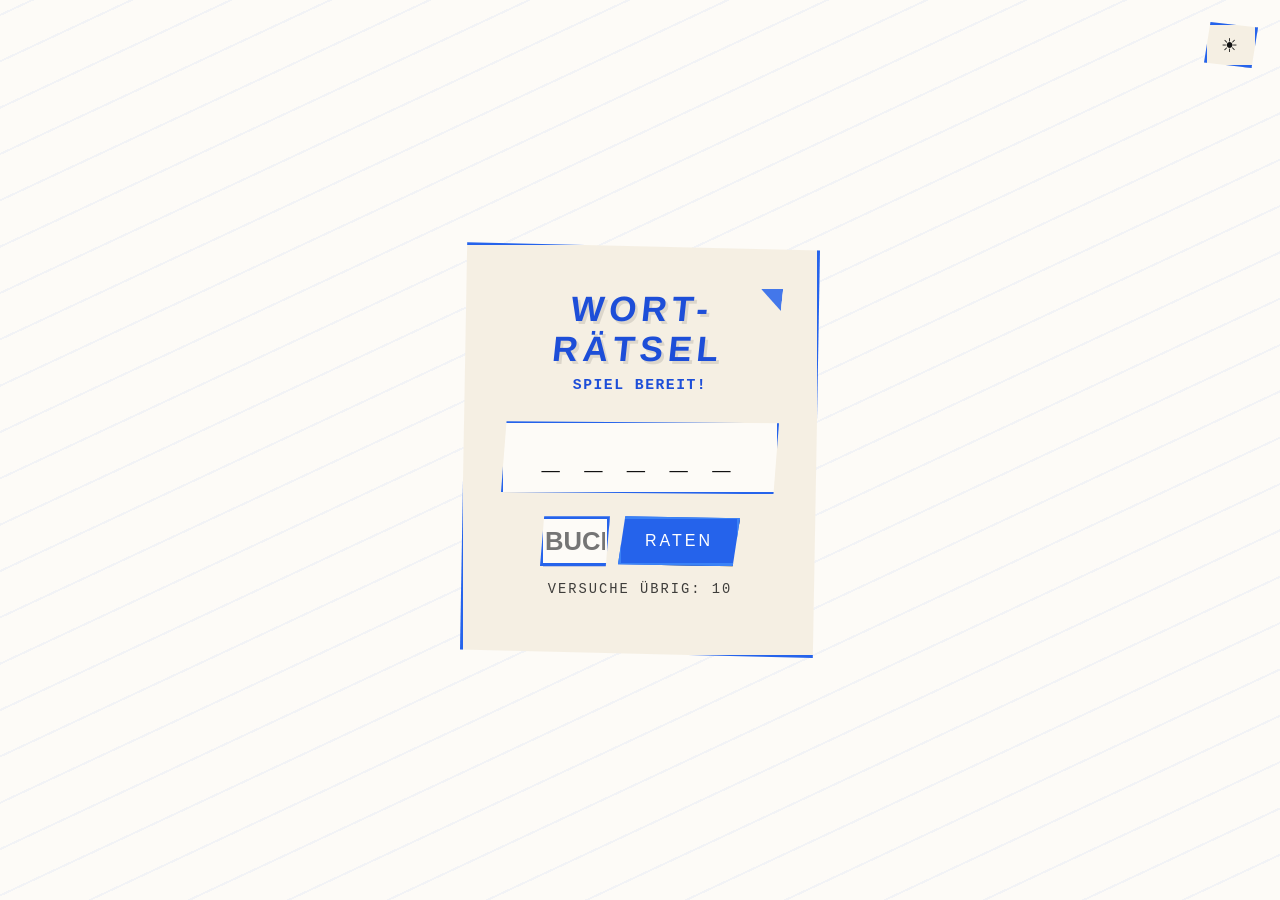
==== wordle/wordle.html @ 1b04c9df "Update Website mit neuem Design" ====
<!DOCTYPE html>
<html lang="de">
<head>
    <meta charset="UTF-8">
    <meta name="viewport" content="width=device-width, initial-scale=1.0">
    <title>Wort-Rätsel</title>
    <link rel="stylesheet" href="style.css">
</head>
<body>
    <button class="theme-toggle" id="themeToggle" aria-label="Toggle theme">
      <span class="theme-icon">&#9790;</span>
    </button>
    <div class="game-container">
        <h1>Wort-Rätsel</h1>
        <p id="message">Lade Wörter...</p>

        <div id="word-display">_ _ _ _ _</div>

        <div class="input-section">
            <input type="text" id="guess-input" maxlength="1" placeholder="Buchstabe">
            <button onclick="makeGuess()">Raten</button>
        </div>

        <p id="attempts-display">Versuche übrig: 10</p>
    </div>

    <script src="script.js"></script>
    <script>
      (function () {
        const saved = localStorage.getItem('theme');
        const prefersDark = window.matchMedia('(prefers-color-scheme: dark)').matches;
        const initial = saved || (prefersDark ? 'dark' : 'light');
        document.body.setAttribute('data-theme', initial);
        const icon = document.querySelector('.theme-icon');
        if (icon) icon.textContent = initial === 'light' ? '\u2600' : '\u263E';
        const btn = document.getElementById('themeToggle');
        if (btn) {
          btn.addEventListener('click', function () {
            const cur = document.body.getAttribute('data-theme') || 'dark';
            const next = cur === 'dark' ? 'light' : 'dark';
            document.body.setAttribute('data-theme', next);
            localStorage.setItem('theme', next);
            if (icon) icon.textContent = next === 'light' ? '\u2600' : '\u263E';
          });
        }
      })();
    </script>
</body>
</html>
---- wordle/style.css ----
:root {
  --p5-blue: #2563eb;
  --p5-blue-bright: #3b82f6;
  --p5-blue-dark: #1d4ed8;
  --p5-blue-glow: rgba(37, 99, 235, 0.45);
  --p5-cream: #fdfbf7;
  --p5-cream-soft: #f5efe3;
  --p5-anthracite: #1c1c22;
  --p5-anthracite-soft: #27272f;
  --p5-anthracite-light: #34343d;
  --p5-black: #000000;
  --p5-white: #ffffff;
}

* {
  box-sizing: border-box;
}

body {
  font-family: -apple-system, BlinkMacSystemFont, "Segoe UI", Roboto, sans-serif;
  background-color: var(--p5-anthracite);
  color: var(--p5-cream);
  display: flex;
  justify-content: center;
  align-items: center;
  min-height: 100vh;
  margin: 0;
  padding: 24px;
  letter-spacing: 0.2px;
  position: relative;
  overflow-x: hidden;
}

body::before {
  content: "";
  position: fixed;
  inset: 0;
  background: repeating-linear-gradient(
    -25deg,
    transparent,
    transparent 40px,
    rgba(37, 99, 235, 0.06) 40px,
    rgba(37, 99, 235, 0.06) 42px
  );
  z-index: 0;
  pointer-events: none;
}

.game-container {
  background-color: var(--p5-anthracite-soft);
  padding: 44px 38px;
  text-align: center;
  width: min(360px, 92vw);
  border: 3px solid var(--p5-blue);
  box-shadow: 8px 8px 0px var(--p5-blue-dark), 0 0 30px var(--p5-blue-glow);
  clip-path: polygon(2% 0%, 100% 2%, 98% 100%, 0% 98%);
  position: relative;
  z-index: 1;
}

.game-container h1 {
  font-family: "Impact", "Arial Black", sans-serif;
  text-transform: uppercase;
  letter-spacing: 5px;
  font-size: 2.2rem;
  color: var(--p5-blue-bright);
  margin: 0 0 6px 0;
  transform: skewX(-6deg);
  text-shadow: 3px 3px 0px var(--p5-black);
}

.game-container h1::after {
  content: "";
  position: absolute;
  top: 0;
  right: 0;
  width: 22px;
  height: 22px;
  background: var(--p5-blue);
  clip-path: polygon(0 0, 100% 0, 100% 100%);
  opacity: 0.85;
}

#word-display {
  font-size: 2rem;
  letter-spacing: 8px;
  margin: 22px 0;
  font-weight: 800;
  color: var(--p5-cream);
  font-family: "Impact", "Arial Black", sans-serif;
  background: var(--p5-anthracite-light);
  padding: 16px 8px;
  border: 2px solid var(--p5-blue);
  clip-path: polygon(2% 0%, 100% 3%, 98% 100%, 0% 97%);
}

#message {
  color: var(--p5-blue-bright);
  font-family: "Courier New", monospace;
  font-size: 0.92rem;
  text-transform: uppercase;
  letter-spacing: 1.5px;
  min-height: 22px;
  margin: 8px 0 4px 0;
  font-weight: 700;
}

.input-section {
  display: flex;
  gap: 8px;
  justify-content: center;
  margin-top: 14px;
}

input {
  width: 70px;
  height: 50px;
  font-size: 1.6rem;
  text-align: center;
  border: 3px solid var(--p5-blue);
  background: var(--p5-anthracite-light);
  color: var(--p5-cream);
  text-transform: uppercase;
  font-weight: 800;
  outline: none;
  transition: all 0.15s ease-out;
  clip-path: polygon(6% 0%, 100% 0%, 94% 100%, 0% 100%);
  box-shadow: 3px 3px 0px var(--p5-blue-dark);
}

input:focus {
  border-color: var(--p5-blue-bright);
  box-shadow: 4px 4px 0px var(--p5-blue);
  transform: scale(1.03);
}

button {
  height: 50px;
  padding: 0 24px;
  font-size: 1rem;
  font-family: "Impact", "Arial Black", sans-serif;
  letter-spacing: 3px;
  text-transform: uppercase;
  background-color: var(--p5-blue);
  color: var(--p5-white);
  border: 3px solid var(--p5-blue-bright);
  cursor: pointer;
  transition: all 0.15s cubic-bezier(0.1, 0.9, 0.2, 1);
  clip-path: polygon(6% 0%, 100% 4%, 94% 100%, 0% 96%);
  box-shadow: 4px 4px 0px var(--p5-black);
}

button:hover {
  background-color: var(--p5-blue-bright);
  border-color: var(--p5-cream);
  transform: scale(1.05) skewX(-4deg);
  letter-spacing: 4px;
  box-shadow: 5px 5px 0px var(--p5-black);
}

button:active {
  transform: scale(0.95);
}

#attempts-display {
  margin-top: 16px;
  font-family: "Courier New", monospace;
  font-size: 0.86rem;
  letter-spacing: 2px;
  text-transform: uppercase;
  color: var(--p5-cream);
  opacity: 0.8;
}

.theme-toggle {
  position: fixed;
  top: 22px;
  right: 22px;
  z-index: 1000;
  width: 46px;
  height: 46px;
  background: var(--p5-anthracite-soft);
  border: 3px solid var(--p5-blue);
  color: var(--p5-cream);
  cursor: pointer;
  display: flex;
  align-items: center;
  justify-content: center;
  font-size: 1.2rem;
  transition: all 0.15s cubic-bezier(0.1, 0.9, 0.2, 1);
  clip-path: polygon(12% 0%, 100% 12%, 88% 100%, 0% 88%);
  box-shadow: 4px 4px 0px var(--p5-blue-dark);
}

.theme-toggle:hover {
  background: var(--p5-blue);
  border-color: var(--p5-blue-bright);
  color: var(--p5-white);
  transform: scale(1.1) rotate(-6deg);
  box-shadow: 6px 6px 0px var(--p5-black);
}

.theme-icon {
  display: inline-block;
  transition: transform 0.3s ease-out;
}

.theme-toggle:hover .theme-icon {
  transform: rotate(35deg) scale(1.2);
}

body[data-theme="light"] {
  background-color: var(--p5-cream);
  color: #111;
}

body[data-theme="light"]::before {
  background: repeating-linear-gradient(
    -25deg,
    transparent,
    transparent 40px,
    rgba(37, 99, 235, 0.05) 40px,
    rgba(37, 99, 235, 0.05) 42px
  );
}

body[data-theme="light"] .game-container {
  background-color: var(--p5-cream-soft);
  border-color: var(--p5-blue);
  box-shadow: 8px 8px 0px var(--p5-blue-dark);
  color: #111;
}

body[data-theme="light"] .game-container h1 {
  color: var(--p5-blue-dark);
  text-shadow: 3px 3px 0px rgba(0, 0, 0, 0.1);
}

body[data-theme="light"] #word-display {
  background: var(--p5-cream);
  color: #111;
  border-color: var(--p5-blue);
}

body[data-theme="light"] input {
  background: var(--p5-cream);
  border-color: var(--p5-blue);
  color: #111;
}

body[data-theme="light"] input:focus {
  border-color: var(--p5-blue-dark);
}

body[data-theme="light"] button {
  background-color: var(--p5-blue);
  color: var(--p5-white);
}

body[data-theme="light"] #message {
  color: var(--p5-blue-dark);
}

body[data-theme="light"] #attempts-display {
  color: #111;
}

body[data-theme="light"] .theme-toggle {
  background: var(--p5-cream-soft);
  border-color: var(--p5-blue);
  color: #111;
}

body[data-theme="light"] .theme-toggle:hover {
  background: var(--p5-blue);
  color: var(--p5-white);
  border-color: var(--p5-blue-bright);
}

@media (max-width: 600px) {
  .theme-toggle {
    top: 14px;
    right: 14px;
    width: 38px;
    height: 38px;
    font-size: 1rem;
  }
}
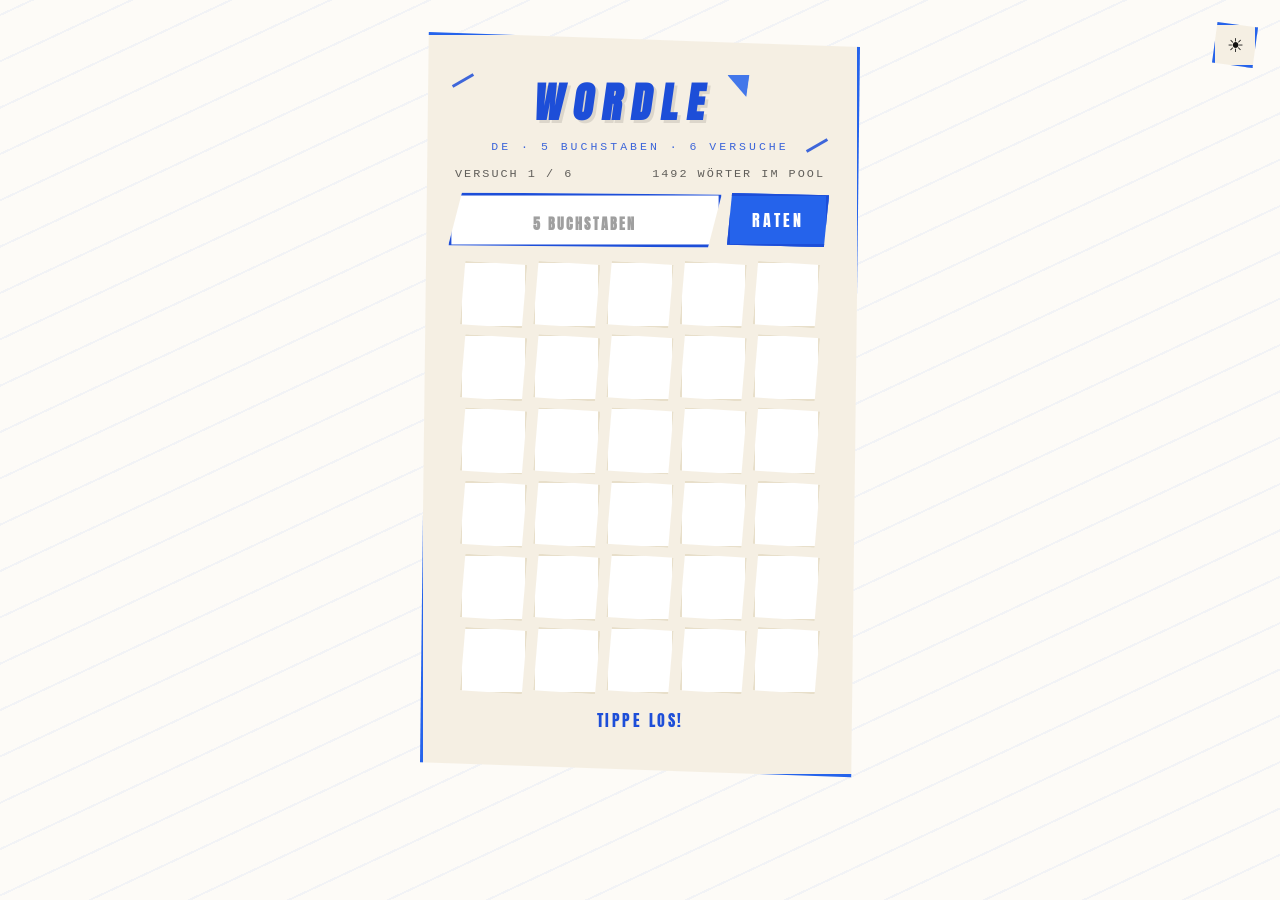
==== commit e173bdc5: "wordle update" ====
--- a/wordle/wordle.html
+++ b/wordle/wordle.html
@@ -3,25 +3,50 @@
 <head>
     <meta charset="UTF-8">
     <meta name="viewport" content="width=device-width, initial-scale=1.0">
-    <title>Wort-Rätsel</title>
+    <title>WORDLE (DE)</title>
+    <link rel="preconnect" href="https://fonts.googleapis.com">
+    <link rel="preconnect" href="https://fonts.gstatic.com" crossorigin>
+    <link href="https://fonts.googleapis.com/css2?family=Anton&family=Inter:wght@400;500;600&display=swap" rel="stylesheet">
     <link rel="stylesheet" href="style.css">
 </head>
 <body>
     <button class="theme-toggle" id="themeToggle" aria-label="Toggle theme">
       <span class="theme-icon">&#9790;</span>
     </button>
+
     <div class="game-container">
-        <h1>Wort-Rätsel</h1>
-        <p id="message">Lade Wörter...</p>
+      <header class="game-header">
+        <span class="slash slash-tl"></span>
+        <h1>WORDLE</h1>
+        <p class="subtitle">DE &middot; 5 BUCHSTABEN &middot; 6 VERSUCHE</p>
+        <span class="slash slash-br"></span>
+      </header>
 
-        <div id="word-display">_ _ _ _ _</div>
+      <div class="meta-bar">
+        <span id="attempt-counter">Versuch 1 / 6</span>
+        <span id="word-counter">Wörter geladen…</span>
+      </div>
 
-        <div class="input-section">
-            <input type="text" id="guess-input" maxlength="1" placeholder="Buchstabe">
-            <button onclick="makeGuess()">Raten</button>
-        </div>
+      <div class="input-row" id="inputRow">
+        <input
+          type="text"
+          id="guessInput"
+          maxlength="5"
+          autocomplete="off"
+          autocapitalize="none"
+          autocorrect="off"
+          spellcheck="false"
+          placeholder="5 BUCHSTABEN"
+          aria-label="Wort-Eingabe"
+        >
+        <button id="submitBtn" type="button">RATEN</button>
+      </div>
 
-        <p id="attempts-display">Versuche übrig: 10</p>
+      <div class="grid" id="grid" aria-label="Wordle Grid"></div>
+
+      <div class="status" id="status" role="status" aria-live="polite">Lade Wörter…</div>
+
+      <button class="new-game-btn" id="newGameBtn" type="button" hidden>NEUES SPIEL</button>
     </div>
 
     <script src="script.js"></script>
--- a/wordle/style.css
+++ b/wordle/style.css
@@ -5,15 +5,28 @@
   --p5-blue-glow: rgba(37, 99, 235, 0.45);
   --p5-cream: #fdfbf7;
   --p5-cream-soft: #f5efe3;
+  --p5-cream-edge: #e8dfca;
   --p5-anthracite: #1c1c22;
   --p5-anthracite-soft: #27272f;
   --p5-anthracite-light: #34343d;
+  --p5-cell-empty: #1f1f27;
+  --p5-cell-active: #2b2b36;
   --p5-black: #000000;
   --p5-white: #ffffff;
+  --feedback-green: #10b981;
+  --feedback-green-dark: #059669;
+  --feedback-yellow: #f59e0b;
+  --feedback-yellow-dark: #d97706;
+  --feedback-wrong: #b91c1c;
+  --feedback-wrong-dark: #7f1d1d;
 }
 
 * {
   box-sizing: border-box;
+}
+
+html, body {
+  height: 100%;
 }
 
 body {
@@ -22,10 +35,10 @@
   color: var(--p5-cream);
   display: flex;
   justify-content: center;
-  align-items: center;
+  align-items: flex-start;
   min-height: 100vh;
   margin: 0;
-  padding: 24px;
+  padding: 32px 16px 40px 16px;
   letter-spacing: 0.2px;
   position: relative;
   overflow-x: hidden;
@@ -46,132 +59,6 @@
   pointer-events: none;
 }
 
-.game-container {
-  background-color: var(--p5-anthracite-soft);
-  padding: 44px 38px;
-  text-align: center;
-  width: min(360px, 92vw);
-  border: 3px solid var(--p5-blue);
-  box-shadow: 8px 8px 0px var(--p5-blue-dark), 0 0 30px var(--p5-blue-glow);
-  clip-path: polygon(2% 0%, 100% 2%, 98% 100%, 0% 98%);
-  position: relative;
-  z-index: 1;
-}
-
-.game-container h1 {
-  font-family: "Impact", "Arial Black", sans-serif;
-  text-transform: uppercase;
-  letter-spacing: 5px;
-  font-size: 2.2rem;
-  color: var(--p5-blue-bright);
-  margin: 0 0 6px 0;
-  transform: skewX(-6deg);
-  text-shadow: 3px 3px 0px var(--p5-black);
-}
-
-.game-container h1::after {
-  content: "";
-  position: absolute;
-  top: 0;
-  right: 0;
-  width: 22px;
-  height: 22px;
-  background: var(--p5-blue);
-  clip-path: polygon(0 0, 100% 0, 100% 100%);
-  opacity: 0.85;
-}
-
-#word-display {
-  font-size: 2rem;
-  letter-spacing: 8px;
-  margin: 22px 0;
-  font-weight: 800;
-  color: var(--p5-cream);
-  font-family: "Impact", "Arial Black", sans-serif;
-  background: var(--p5-anthracite-light);
-  padding: 16px 8px;
-  border: 2px solid var(--p5-blue);
-  clip-path: polygon(2% 0%, 100% 3%, 98% 100%, 0% 97%);
-}
-
-#message {
-  color: var(--p5-blue-bright);
-  font-family: "Courier New", monospace;
-  font-size: 0.92rem;
-  text-transform: uppercase;
-  letter-spacing: 1.5px;
-  min-height: 22px;
-  margin: 8px 0 4px 0;
-  font-weight: 700;
-}
-
-.input-section {
-  display: flex;
-  gap: 8px;
-  justify-content: center;
-  margin-top: 14px;
-}
-
-input {
-  width: 70px;
-  height: 50px;
-  font-size: 1.6rem;
-  text-align: center;
-  border: 3px solid var(--p5-blue);
-  background: var(--p5-anthracite-light);
-  color: var(--p5-cream);
-  text-transform: uppercase;
-  font-weight: 800;
-  outline: none;
-  transition: all 0.15s ease-out;
-  clip-path: polygon(6% 0%, 100% 0%, 94% 100%, 0% 100%);
-  box-shadow: 3px 3px 0px var(--p5-blue-dark);
-}
-
-input:focus {
-  border-color: var(--p5-blue-bright);
-  box-shadow: 4px 4px 0px var(--p5-blue);
-  transform: scale(1.03);
-}
-
-button {
-  height: 50px;
-  padding: 0 24px;
-  font-size: 1rem;
-  font-family: "Impact", "Arial Black", sans-serif;
-  letter-spacing: 3px;
-  text-transform: uppercase;
-  background-color: var(--p5-blue);
-  color: var(--p5-white);
-  border: 3px solid var(--p5-blue-bright);
-  cursor: pointer;
-  transition: all 0.15s cubic-bezier(0.1, 0.9, 0.2, 1);
-  clip-path: polygon(6% 0%, 100% 4%, 94% 100%, 0% 96%);
-  box-shadow: 4px 4px 0px var(--p5-black);
-}
-
-button:hover {
-  background-color: var(--p5-blue-bright);
-  border-color: var(--p5-cream);
-  transform: scale(1.05) skewX(-4deg);
-  letter-spacing: 4px;
-  box-shadow: 5px 5px 0px var(--p5-black);
-}
-
-button:active {
-  transform: scale(0.95);
-}
-
-#attempts-display {
-  margin-top: 16px;
-  font-family: "Courier New", monospace;
-  font-size: 0.86rem;
-  letter-spacing: 2px;
-  text-transform: uppercase;
-  color: var(--p5-cream);
-  opacity: 0.8;
-}
-
 .theme-toggle {
   position: fixed;
   top: 22px;
@@ -191,7 +78,6 @@
   clip-path: polygon(12% 0%, 100% 12%, 88% 100%, 0% 88%);
   box-shadow: 4px 4px 0px var(--p5-blue-dark);
 }
-
 .theme-toggle:hover {
   background: var(--p5-blue);
   border-color: var(--p5-blue-bright);
@@ -199,21 +85,304 @@
   transform: scale(1.1) rotate(-6deg);
   box-shadow: 6px 6px 0px var(--p5-black);
 }
-
 .theme-icon {
   display: inline-block;
   transition: transform 0.3s ease-out;
 }
-
-.theme-toggle:hover .theme-icon {
-  transform: rotate(35deg) scale(1.2);
+.theme-toggle:hover .theme-icon { transform: rotate(35deg) scale(1.2); }
+
+.game-container {
+  background-color: var(--p5-anthracite-soft);
+  padding: 30px 28px 26px 28px;
+  text-align: center;
+  width: min(440px, 100%);
+  border: 3px solid var(--p5-blue);
+  box-shadow: 8px 8px 0px var(--p5-blue-dark), 0 0 30px var(--p5-blue-glow);
+  clip-path: polygon(2% 0%, 100% 2%, 98% 100%, 0% 98%);
+  position: relative;
+  z-index: 1;
+}
+
+.game-header {
+  position: relative;
+  margin: 6px 0 14px 0;
+}
+.game-header h1 {
+  font-family: "Anton", "Impact", "Arial Black", sans-serif;
+  text-transform: uppercase;
+  letter-spacing: 9px;
+  font-size: 2.6rem;
+  color: var(--p5-blue-bright);
+  margin: 0;
+  transform: skewX(-8deg);
+  text-shadow: 3px 3px 0px var(--p5-black);
+}
+.game-header h1::after {
+  content: "";
+  display: inline-block;
+  width: 22px;
+  height: 22px;
+  background: var(--p5-blue);
+  margin-left: 10px;
+  vertical-align: top;
+  clip-path: polygon(0 0, 100% 0, 100% 100%);
+  opacity: 0.85;
+  transform: translateY(4px);
+}
+.subtitle {
+  font-family: "Courier New", monospace;
+  font-size: 0.72rem;
+  text-transform: uppercase;
+  letter-spacing: 3px;
+  color: var(--p5-blue);
+  opacity: 0.85;
+  margin: 6px 0 0 0;
+}
+.slash {
+  position: absolute;
+  width: 24px;
+  height: 3px;
+  background: var(--p5-blue);
+  opacity: 0.85;
+}
+.slash-tl { top: 8px; left: 0; transform: rotate(-30deg); }
+.slash-br { bottom: 6px; right: 0; transform: rotate(-30deg); }
+
+.meta-bar {
+  display: flex;
+  justify-content: space-between;
+  font-family: "Courier New", monospace;
+  font-size: 0.74rem;
+  text-transform: uppercase;
+  letter-spacing: 2px;
+  color: var(--p5-cream);
+  opacity: 0.7;
+  margin: 6px 4px 12px 4px;
+}
+
+.input-row {
+  display: flex;
+  gap: 8px;
+  justify-content: center;
+  margin: 6px 0 14px 0;
+  width: 100%;
+}
+
+#guessInput {
+  flex: 1;
+  min-width: 0;
+  height: 54px;
+  font-family: "Anton", "Impact", "Arial Black", sans-serif;
+  font-size: 1.5rem;
+  font-weight: 900;
+  letter-spacing: 6px;
+  text-align: center;
+  text-transform: uppercase;
+  color: var(--p5-cream);
+  background: var(--p5-cell-empty);
+  border: 3px solid var(--p5-blue);
+  clip-path: polygon(5% 0%, 100% 4%, 95% 100%, 0% 96%);
+  box-shadow: 3px 3px 0px var(--p5-blue-dark);
+  outline: none;
+  padding: 0 10px;
+  transition: all 0.15s ease-out;
+}
+
+#guessInput::placeholder {
+  color: var(--p5-cream);
+  opacity: 0.45;
+  letter-spacing: 2px;
+  font-size: 0.86rem;
+}
+
+#guessInput:focus {
+  border-color: var(--p5-blue-bright);
+  box-shadow: 5px 5px 0px var(--p5-blue);
+  transform: scale(1.02);
+}
+
+#guessInput:disabled {
+  opacity: 0.5;
+  cursor: not-allowed;
+}
+
+#submitBtn {
+  height: 54px;
+  padding: 0 22px;
+  font-family: "Anton", "Impact", "Arial Black", sans-serif;
+  font-size: 1rem;
+  letter-spacing: 3px;
+  text-transform: uppercase;
+  background-color: var(--p5-blue);
+  color: var(--p5-white);
+  border: 3px solid var(--p5-blue-bright);
+  cursor: pointer;
+  transition: all 0.15s cubic-bezier(0.1, 0.9, 0.2, 1);
+  clip-path: polygon(5% 0%, 100% 4%, 95% 100%, 0% 96%);
+  box-shadow: 3px 3px 0px var(--p5-black);
+}
+
+#submitBtn:hover {
+  background-color: var(--p5-blue-bright);
+  border-color: var(--p5-cream);
+  transform: scale(1.05) skewX(-4deg);
+  letter-spacing: 4px;
+  box-shadow: 5px 5px 0px var(--p5-black);
+}
+
+#submitBtn:active {
+  transform: scale(0.95);
+}
+
+.grid {
+  display: grid;
+  grid-template-rows: repeat(6, 1fr);
+  gap: 6px;
+  margin: 0 auto 14px auto;
+  width: min(360px, 100%);
+}
+
+.row {
+  display: grid;
+  grid-template-columns: repeat(5, 1fr);
+  gap: 6px;
+}
+
+.cell {
+  aspect-ratio: 1 / 1;
+  display: flex;
+  align-items: center;
+  justify-content: center;
+  background: var(--p5-cell-empty);
+  border: 2px solid var(--p5-anthracite-light);
+  color: var(--p5-cream);
+  font-family: "Anton", "Impact", "Arial Black", sans-serif;
+  font-size: 1.85rem;
+  font-weight: 900;
+  text-transform: uppercase;
+  transition:
+    background-color 0.32s ease-out,
+    border-color 0.32s ease-out,
+    transform 0.08s ease-out,
+    color 0.32s ease-out;
+  clip-path: polygon(8% 0%, 100% 6%, 92% 100%, 0% 94%);
+  position: relative;
+}
+
+.cell.filled {
+  border-color: var(--p5-blue-bright);
+  background: var(--p5-cell-active);
+  animation: cellPop 0.12s ease-out;
+}
+
+.cell.reveal {
+  animation: cellFlip 0.45s ease-out forwards;
+  color: var(--p5-white);
+  border-color: transparent;
+}
+
+.cell.cell-green {
+  background: var(--feedback-green);
+  box-shadow: inset 0 0 0 2px var(--feedback-green-dark);
+}
+.cell.cell-yellow {
+  background: var(--feedback-yellow);
+  color: var(--p5-black);
+  box-shadow: inset 0 0 0 2px var(--feedback-yellow-dark);
+}
+.cell.cell-wrong {
+  background: var(--feedback-wrong);
+  color: var(--p5-white);
+  box-shadow: inset 0 0 0 2px var(--feedback-wrong-dark);
+}
+
+@keyframes cellPop {
+  0%   { transform: scale(0.92); }
+  60%  { transform: scale(1.06); }
+  100% { transform: scale(1); }
+}
+
+@keyframes cellFlip {
+  0%   { transform: rotateX(0deg); }
+  45%  { transform: rotateX(90deg); }
+  100% { transform: rotateX(0deg); }
+}
+
+.row-shake {
+  animation: rowShake 0.32s ease-out;
+}
+@keyframes rowShake {
+  0%, 100% { transform: translateX(0); }
+  20% { transform: translateX(-6px); }
+  40% { transform: translateX(6px); }
+  60% { transform: translateX(-4px); }
+  80% { transform: translateX(4px); }
+}
+
+.status {
+  font-family: "Anton", "Impact", "Arial Black", sans-serif;
+  font-size: 1rem;
+  letter-spacing: 2.5px;
+  text-transform: uppercase;
+  min-height: 26px;
+  margin: 6px 0 14px 0;
+  color: var(--p5-blue-bright);
+  transition: color 0.2s ease-out;
+}
+.status-win { color: var(--feedback-green); }
+.status-lose { color: var(--feedback-wrong); }
+.status-shake { animation: rowShake 0.32s ease-out; }
+
+.new-game-btn {
+  margin-top: 18px;
+  width: 100%;
+  height: 50px;
+  background: var(--p5-blue);
+  color: var(--p5-white);
+  border: 3px solid var(--p5-blue-bright);
+  font-family: "Anton", "Impact", "Arial Black", sans-serif;
+  font-size: 1.15rem;
+  letter-spacing: 4px;
+  text-transform: uppercase;
+  cursor: pointer;
+  transition: all 0.18s cubic-bezier(0.1, 0.9, 0.2, 1);
+  clip-path: polygon(4% 0%, 100% 4%, 96% 100%, 0% 96%);
+  box-shadow: 4px 4px 0px var(--p5-black);
+}
+.new-game-btn[hidden] { display: none; }
+.new-game-btn:hover {
+  background: var(--p5-blue-bright);
+  border-color: var(--p5-cream);
+  color: var(--p5-white);
+  transform: scale(1.03) skewX(-3deg);
+  letter-spacing: 5px;
+  box-shadow: 6px 6px 0px var(--p5-black);
+}
+.new-game-btn.pulse { animation: btnPulse 1.4s ease-in-out infinite; }
+@keyframes btnPulse {
+  0%, 100% { transform: scale(1); box-shadow: 4px 4px 0px var(--p5-black); }
+  50%      { transform: scale(1.03); box-shadow: 6px 6px 0px var(--feedback-green), 0 0 24px var(--p5-blue-glow); }
+}
+
+@media (max-width: 600px) {
+  body { padding: 20px 10px 28px 10px; }
+  .game-container { padding: 22px 16px 18px 16px; }
+  .game-header h1 { font-size: 2.1rem; letter-spacing: 6px; }
+  .subtitle { font-size: 0.62rem; letter-spacing: 2px; }
+  .input-row { gap: 6px; }
+  #guessInput { font-size: 1.2rem; letter-spacing: 4px; height: 48px; }
+  #submitBtn { font-size: 0.9rem; height: 48px; padding: 0 14px; letter-spacing: 2px; }
+  .cell { font-size: 1.55rem; }
+  .new-game-btn { font-size: 1rem; letter-spacing: 3px; height: 46px; }
+  .theme-toggle { top: 14px; right: 14px; width: 38px; height: 38px; font-size: 1rem; }
+  .status { font-size: 0.92rem; letter-spacing: 2px; }
+  .meta-bar { font-size: 0.66rem; letter-spacing: 1.5px; }
 }
 
 body[data-theme="light"] {
   background-color: var(--p5-cream);
   color: #111;
 }
-
 body[data-theme="light"]::before {
   background: repeating-linear-gradient(
     -25deg,
@@ -223,66 +392,84 @@
     rgba(37, 99, 235, 0.05) 42px
   );
 }
-
 body[data-theme="light"] .game-container {
   background-color: var(--p5-cream-soft);
   border-color: var(--p5-blue);
   box-shadow: 8px 8px 0px var(--p5-blue-dark);
   color: #111;
 }
-
-body[data-theme="light"] .game-container h1 {
+body[data-theme="light"] .game-header h1 {
   color: var(--p5-blue-dark);
   text-shadow: 3px 3px 0px rgba(0, 0, 0, 0.1);
 }
-
-body[data-theme="light"] #word-display {
-  background: var(--p5-cream);
-  color: #111;
-  border-color: var(--p5-blue);
-}
-
-body[data-theme="light"] input {
-  background: var(--p5-cream);
-  border-color: var(--p5-blue);
-  color: #111;
-}
-
-body[data-theme="light"] input:focus {
+body[data-theme="light"] .subtitle { color: var(--p5-blue-dark); }
+body[data-theme="light"] .slash { background: var(--p5-blue-dark); }
+body[data-theme="light"] .meta-bar { color: #111; opacity: 0.65; }
+body[data-theme="light"] .cell {
+  background: #fff;
+  border-color: var(--p5-cream-edge);
+  color: #111;
+}
+body[data-theme="light"] .cell.filled {
+  background: #f5efe3;
+  border-color: var(--p5-blue);
+}
+body[data-theme="light"] .cell.cell-green {
+  background: var(--feedback-green);
+  color: var(--p5-white);
+}
+body[data-theme="light"] .cell.cell-yellow {
+  background: var(--feedback-yellow);
+  color: var(--p5-black);
+}
+body[data-theme="light"] .cell.cell-wrong {
+  background: var(--feedback-wrong);
+  color: var(--p5-white);
+}
+body[data-theme="light"] #guessInput {
+  background: #fff;
+  color: #111;
+  border-color: var(--p5-blue);
+  box-shadow: 3px 3px 0px var(--p5-blue-dark);
+}
+body[data-theme="light"] #guessInput::placeholder {
+  color: #111;
+  opacity: 0.4;
+}
+body[data-theme="light"] #guessInput:focus {
   border-color: var(--p5-blue-dark);
-}
-
-body[data-theme="light"] button {
-  background-color: var(--p5-blue);
-  color: var(--p5-white);
-}
-
-body[data-theme="light"] #message {
-  color: var(--p5-blue-dark);
-}
-
-body[data-theme="light"] #attempts-display {
-  color: #111;
-}
-
+  box-shadow: 4px 4px 0px var(--p5-blue);
+}
+body[data-theme="light"] .status { color: var(--p5-blue-dark); }
+body[data-theme="light"] .status-win { color: var(--feedback-green-dark); }
+body[data-theme="light"] .status-lose { color: var(--feedback-wrong-dark); }
+body[data-theme="light"] #submitBtn {
+  background: var(--p5-blue);
+  color: var(--p5-white);
+  border-color: var(--p5-blue-dark);
+  box-shadow: 3px 3px 0px var(--p5-blue-dark);
+}
+body[data-theme="light"] #submitBtn:hover {
+  background: var(--p5-blue-dark);
+  border-color: var(--p5-blue);
+}
+body[data-theme="light"] .new-game-btn {
+  background: var(--p5-blue);
+  color: var(--p5-white);
+  border-color: var(--p5-blue-dark);
+  box-shadow: 4px 4px 0px var(--p5-blue-dark);
+}
+body[data-theme="light"] .new-game-btn:hover {
+  background: var(--p5-blue-dark);
+  border-color: var(--p5-blue);
+}
 body[data-theme="light"] .theme-toggle {
   background: var(--p5-cream-soft);
   border-color: var(--p5-blue);
   color: #111;
 }
-
 body[data-theme="light"] .theme-toggle:hover {
   background: var(--p5-blue);
   color: var(--p5-white);
   border-color: var(--p5-blue-bright);
 }
-
-@media (max-width: 600px) {
-  .theme-toggle {
-    top: 14px;
-    right: 14px;
-    width: 38px;
-    height: 38px;
-    font-size: 1rem;
-  }
-}
